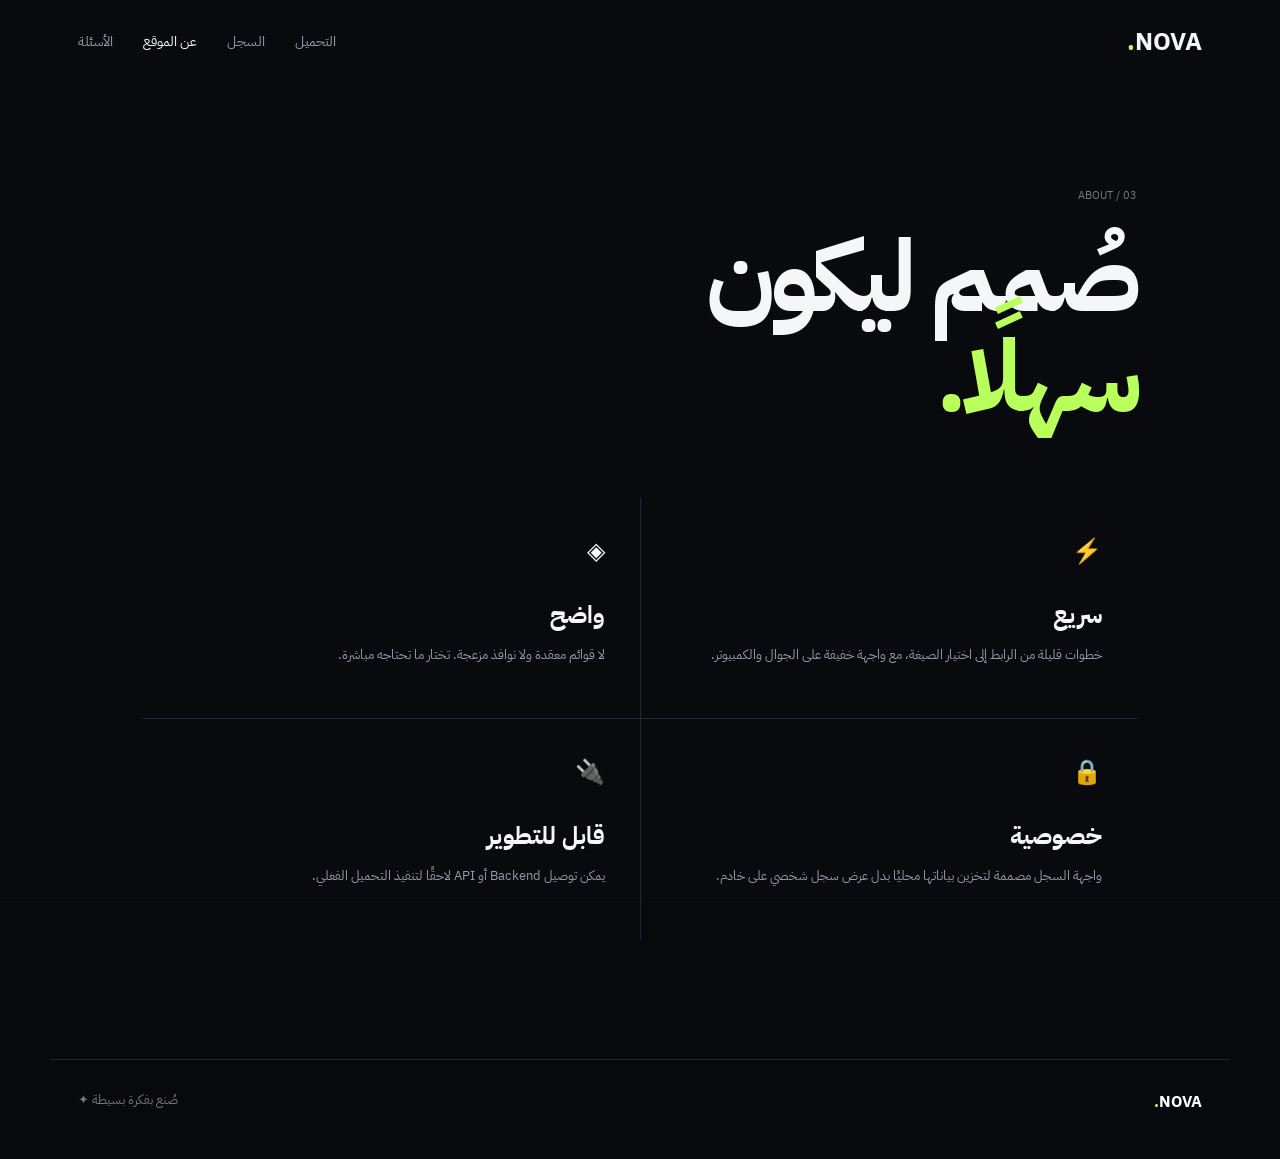
==== about.html @ d778ee57 "Add NOVA multi-page downloader page" ====
<!doctype html><html lang="ar" dir="rtl"><head><meta charset="UTF-8"><meta name="viewport" content="width=device-width,initial-scale=1"><title>NOVA — عن الموقع</title><link rel="stylesheet" href="style.css"></head><body><nav><a class="logo" href="index.html">NOVA<span>.</span></a><div class="nav-links"><a href="index.html">التحميل</a><a href="history.html">السجل</a><a class="active" href="about.html">عن الموقع</a><a href="faq.html">الأسئلة</a></div></nav><main class="page"><div class="page-head"><span>03 / ABOUT</span><h1>صُمم ليكون<br><em>سهلًا.</em></h1></div><div class="about-grid"><article><span>⚡</span><h2>سريع</h2><p>خطوات قليلة من الرابط إلى اختيار الصيغة، مع واجهة خفيفة على الجوال والكمبيوتر.</p></article><article><span>◈</span><h2>واضح</h2><p>لا قوائم معقدة ولا نوافذ مزعجة. تختار ما تحتاجه مباشرة.</p></article><article><span>🔒</span><h2>خصوصية</h2><p>واجهة السجل مصممة لتخزين بياناتها محليًا بدل عرض سجل شخصي على خادم.</p></article><article><span>🔌</span><h2>قابل للتطوير</h2><p>يمكن توصيل Backend أو API لاحقًا لتنفيذ التحميل الفعلي.</p></article></div></main><footer><b>NOVA<span>.</span></b><small>صُنع بفكرة بسيطة ✦</small></footer><script src="script.js"></script></body></html>
---- style.css ----
@import url('https://fonts.googleapis.com/css2?family=IBM+Plex+Sans+Arabic:wght@400;500;600;700&display=swap');:root{--bg:#08090c;--card:#101217;--text:#f5f6f8;--muted:#969ba8;--line:#252832;--accent:#b8ff5a}*{box-sizing:border-box;margin:0;padding:0}html{scroll-behavior:smooth}body{font-family:'IBM Plex Sans Arabic',sans-serif;background:var(--bg);color:var(--text);min-height:100vh;overflow-x:hidden}body:before{content:"";position:fixed;inset:0;pointer-events:none;opacity:.025;background-image:radial-gradient(#fff 1px,transparent 1px);background-size:4px 4px}a{color:inherit;text-decoration:none}nav{height:82px;max-width:1180px;margin:auto;padding:0 28px;display:flex;align-items:center;justify-content:space-between;position:relative;z-index:3}.logo{font-size:25px;font-weight:700}.logo span,footer span{color:var(--accent)}.nav-links{display:flex;gap:30px;color:var(--muted);font-size:14px}.nav-links a:hover,.nav-links .active{color:var(--text)}.menu{display:none;background:none;border:0;color:white;font-size:22px}.orb{position:fixed;width:380px;height:380px;border-radius:50%;filter:blur(110px);opacity:.08;pointer-events:none}.one{background:var(--accent);right:-140px;top:130px}.two{background:#7155ff;left:-170px;bottom:0}.hero{max-width:980px;margin:auto;text-align:center;padding:11vh 25px 80px;position:relative}.badge{display:inline-block;border:1px solid var(--line);background:#101217;border-radius:100px;padding:8px 15px;color:#aaa;font-size:11px;letter-spacing:1px}.hero h1{font-size:clamp(55px,9vw,108px);line-height:1;letter-spacing:-5px;margin:25px 0 18px}.hero em,.page-head em{color:var(--accent);font-style:normal}.hero>p{max-width:570px;margin:auto;color:var(--muted);line-height:1.9}.downloader{max-width:760px;margin:42px auto 0;text-align:right;background:rgba(16,18,23,.9);border:1px solid var(--line);padding:20px;border-radius:18px}.downloader label{display:block;font-size:12px;color:#aaa;margin-bottom:9px}.input-row{display:flex;gap:10px}.input-row input{flex:1;background:#08090c;border:1px solid var(--line);color:white;border-radius:11px;padding:15px;font:inherit;font-size:13px;outline:none}.input-row input:focus{border-color:#59604e}.input-row button{border:0;background:var(--accent);color:#10110b;border-radius:11px;padding:0 22px;font:inherit;font-weight:700;cursor:pointer}.status{font-size:12px;color:var(--muted);margin-top:10px;min-height:18px}.options{max-width:760px;margin:16px auto 0;background:var(--card);border:1px solid var(--line);padding:18px;border-radius:18px;text-align:right}.hidden{display:none}.preview{display:flex;gap:14px;align-items:center;padding-bottom:16px;border-bottom:1px solid var(--line)}.thumb{width:52px;height:52px;border-radius:10px;background:#191c23;display:grid;place-items:center;color:var(--accent)}.preview small,.option-grid small{display:block;color:var(--muted);margin-top:3px;font-size:11px}.option-grid{display:grid;grid-template-columns:repeat(3,1fr);gap:10px;margin-top:14px}.option-grid button{background:#0c0e13;color:white;border:1px solid var(--line);border-radius:12px;padding:16px;text-align:right;cursor:pointer;font:inherit}.option-grid button:hover{border-color:#667050;transform:translateY(-1px)}.option-grid span{font-size:21px;display:block;margin-bottom:12px}.note{font-size:11px;color:#666;max-width:700px;margin:18px auto;line-height:1.8}.steps{max-width:1180px;margin:auto;border-top:1px solid var(--line);display:grid;grid-template-columns:repeat(3,1fr);padding:70px 28px}.steps>div{padding:10px 25px;border-left:1px solid var(--line)}.steps>div:last-child{border-left:0}.steps span,.page-head>span{color:#777;font-size:11px}.steps h2{font-size:22px;margin:12px 0 7px}.steps p,.page-head p,.about-grid p,.faq p{color:var(--muted);font-size:13px;line-height:1.9}footer{max-width:1180px;margin:auto;padding:30px 28px 45px;border-top:1px solid var(--line);display:flex;justify-content:space-between;color:#777}footer b{color:white}.page{max-width:1050px;margin:auto;padding:100px 28px 120px;min-height:calc(100vh - 82px)}.page-head h1{font-size:clamp(55px,8vw,100px);line-height:1;letter-spacing:-5px;margin:22px 0 15px}.page-head p{max-width:500px}.about-grid{display:grid;grid-template-columns:1fr 1fr;gap:1px;background:var(--line);margin-top:70px}.about-grid article{background:var(--bg);padding:35px;min-height:220px}.about-grid article>span{font-size:24px}.about-grid h2{margin:28px 0 10px}.faq{margin-top:60px;border-top:1px solid var(--line)}details{border-bottom:1px solid var(--line);padding:24px 5px}summary{cursor:pointer;font-size:17px;font-weight:600}details p{padding-top:15px;max-width:750px}.history{margin-top:55px}.empty{border:1px dashed var(--line);border-radius:16px;padding:60px;text-align:center;color:#666}@media(max-width:700px){.nav-links{display:none}.menu{display:block}.hero{padding-top:8vh}.hero h1,.page-head h1{letter-spacing:-3px}.input-row{flex-direction:column}.input-row button{padding:13px}.option-grid,.about-grid,.steps{grid-template-columns:1fr}.steps>div{border-left:0;border-bottom:1px solid var(--line);padding:25px 0}.steps>div:last-child{border-bottom:0}.page{padding-top:70px}}
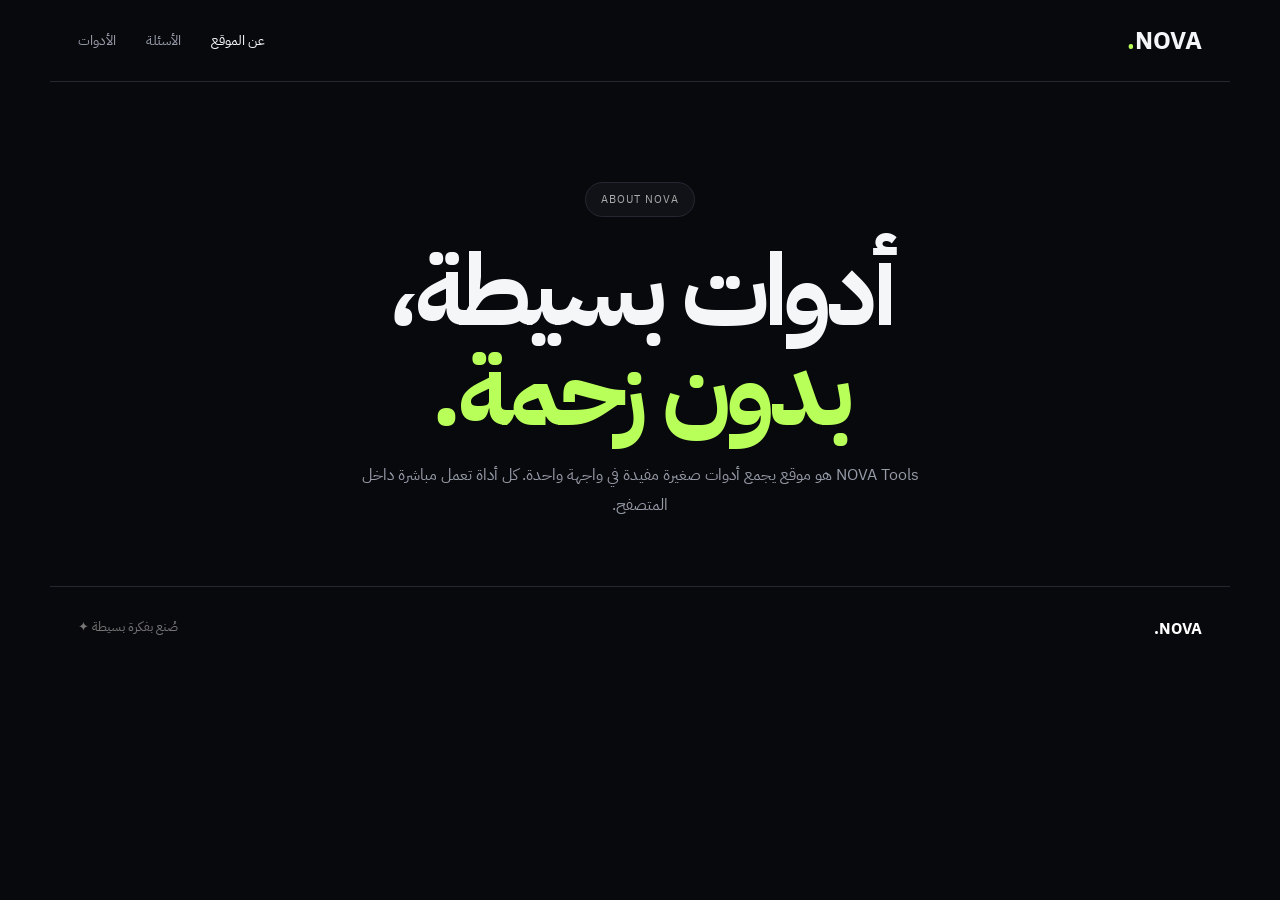
==== commit ca27475d: "Update about page for NOVA Tools" ====
--- a/about.html
+++ b/about.html
@@ -1 +1 @@
-<!doctype html><html lang="ar" dir="rtl"><head><meta charset="UTF-8"><meta name="viewport" content="width=device-width,initial-scale=1"><title>NOVA — عن الموقع</title><link rel="stylesheet" href="style.css"></head><body><nav><a class="logo" href="index.html">NOVA<span>.</span></a><div class="nav-links"><a href="index.html">التحميل</a><a href="history.html">السجل</a><a class="active" href="about.html">عن الموقع</a><a href="faq.html">الأسئلة</a></div></nav><main class="page"><div class="page-head"><span>03 / ABOUT</span><h1>صُمم ليكون<br><em>سهلًا.</em></h1></div><div class="about-grid"><article><span>⚡</span><h2>سريع</h2><p>خطوات قليلة من الرابط إلى اختيار الصيغة، مع واجهة خفيفة على الجوال والكمبيوتر.</p></article><article><span>◈</span><h2>واضح</h2><p>لا قوائم معقدة ولا نوافذ مزعجة. تختار ما تحتاجه مباشرة.</p></article><article><span>🔒</span><h2>خصوصية</h2><p>واجهة السجل مصممة لتخزين بياناتها محليًا بدل عرض سجل شخصي على خادم.</p></article><article><span>🔌</span><h2>قابل للتطوير</h2><p>يمكن توصيل Backend أو API لاحقًا لتنفيذ التحميل الفعلي.</p></article></div></main><footer><b>NOVA<span>.</span></b><small>صُنع بفكرة بسيطة ✦</small></footer><script src="script.js"></script></body></html>+<!doctype html><html lang="ar" dir="rtl"><head><meta charset="UTF-8"><meta name="viewport" content="width=device-width,initial-scale=1"><title>NOVA — عن الموقع</title><link rel="stylesheet" href="style.css"></head><body><nav><a class="logo" href="index.html">NOVA<span>.</span></a><div class="nav-links"><a class="active" href="about.html">عن الموقع</a><a href="faq.html">الأسئلة</a><a href="index.html">الأدوات</a></div></nav><main class="hero"><div class="badge">ABOUT NOVA</div><h1>أدوات بسيطة،<br><em>بدون زحمة.</em></h1><p>NOVA Tools هو موقع يجمع أدوات صغيرة مفيدة في واجهة واحدة. كل أداة تعمل مباشرة داخل المتصفح.</p></main><footer><b>NOVA<span>.</span></b><small>صُنع بفكرة بسيطة ✦</small></footer></body></html>
--- a/style.css
+++ b/style.css
@@ -1 +1 @@
-@import url('https://fonts.googleapis.com/css2?family=IBM+Plex+Sans+Arabic:wght@400;500;600;700&display=swap');:root{--bg:#08090c;--card:#101217;--text:#f5f6f8;--muted:#969ba8;--line:#252832;--accent:#b8ff5a}*{box-sizing:border-box;margin:0;padding:0}html{scroll-behavior:smooth}body{font-family:'IBM Plex Sans Arabic',sans-serif;background:var(--bg);color:var(--text);min-height:100vh;overflow-x:hidden}body:before{content:"";position:fixed;inset:0;pointer-events:none;opacity:.025;background-image:radial-gradient(#fff 1px,transparent 1px);background-size:4px 4px}a{color:inherit;text-decoration:none}nav{height:82px;max-width:1180px;margin:auto;padding:0 28px;display:flex;align-items:center;justify-content:space-between;position:relative;z-index:3}.logo{font-size:25px;font-weight:700}.logo span,footer span{color:var(--accent)}.nav-links{display:flex;gap:30px;color:var(--muted);font-size:14px}.nav-links a:hover,.nav-links .active{color:var(--text)}.menu{display:none;background:none;border:0;color:white;font-size:22px}.orb{position:fixed;width:380px;height:380px;border-radius:50%;filter:blur(110px);opacity:.08;pointer-events:none}.one{background:var(--accent);right:-140px;top:130px}.two{background:#7155ff;left:-170px;bottom:0}.hero{max-width:980px;margin:auto;text-align:center;padding:11vh 25px 80px;position:relative}.badge{display:inline-block;border:1px solid var(--line);background:#101217;border-radius:100px;padding:8px 15px;color:#aaa;font-size:11px;letter-spacing:1px}.hero h1{font-size:clamp(55px,9vw,108px);line-height:1;letter-spacing:-5px;margin:25px 0 18px}.hero em,.page-head em{color:var(--accent);font-style:normal}.hero>p{max-width:570px;margin:auto;color:var(--muted);line-height:1.9}.downloader{max-width:760px;margin:42px auto 0;text-align:right;background:rgba(16,18,23,.9);border:1px solid var(--line);padding:20px;border-radius:18px}.downloader label{display:block;font-size:12px;color:#aaa;margin-bottom:9px}.input-row{display:flex;gap:10px}.input-row input{flex:1;background:#08090c;border:1px solid var(--line);color:white;border-radius:11px;padding:15px;font:inherit;font-size:13px;outline:none}.input-row input:focus{border-color:#59604e}.input-row button{border:0;background:var(--accent);color:#10110b;border-radius:11px;padding:0 22px;font:inherit;font-weight:700;cursor:pointer}.status{font-size:12px;color:var(--muted);margin-top:10px;min-height:18px}.options{max-width:760px;margin:16px auto 0;background:var(--card);border:1px solid var(--line);padding:18px;border-radius:18px;text-align:right}.hidden{display:none}.preview{display:flex;gap:14px;align-items:center;padding-bottom:16px;border-bottom:1px solid var(--line)}.thumb{width:52px;height:52px;border-radius:10px;background:#191c23;display:grid;place-items:center;color:var(--accent)}.preview small,.option-grid small{display:block;color:var(--muted);margin-top:3px;font-size:11px}.option-grid{display:grid;grid-template-columns:repeat(3,1fr);gap:10px;margin-top:14px}.option-grid button{background:#0c0e13;color:white;border:1px solid var(--line);border-radius:12px;padding:16px;text-align:right;cursor:pointer;font:inherit}.option-grid button:hover{border-color:#667050;transform:translateY(-1px)}.option-grid span{font-size:21px;display:block;margin-bottom:12px}.note{font-size:11px;color:#666;max-width:700px;margin:18px auto;line-height:1.8}.steps{max-width:1180px;margin:auto;border-top:1px solid var(--line);display:grid;grid-template-columns:repeat(3,1fr);padding:70px 28px}.steps>div{padding:10px 25px;border-left:1px solid var(--line)}.steps>div:last-child{border-left:0}.steps span,.page-head>span{color:#777;font-size:11px}.steps h2{font-size:22px;margin:12px 0 7px}.steps p,.page-head p,.about-grid p,.faq p{color:var(--muted);font-size:13px;line-height:1.9}footer{max-width:1180px;margin:auto;padding:30px 28px 45px;border-top:1px solid var(--line);display:flex;justify-content:space-between;color:#777}footer b{color:white}.page{max-width:1050px;margin:auto;padding:100px 28px 120px;min-height:calc(100vh - 82px)}.page-head h1{font-size:clamp(55px,8vw,100px);line-height:1;letter-spacing:-5px;margin:22px 0 15px}.page-head p{max-width:500px}.about-grid{display:grid;grid-template-columns:1fr 1fr;gap:1px;background:var(--line);margin-top:70px}.about-grid article{background:var(--bg);padding:35px;min-height:220px}.about-grid article>span{font-size:24px}.about-grid h2{margin:28px 0 10px}.faq{margin-top:60px;border-top:1px solid var(--line)}details{border-bottom:1px solid var(--line);padding:24px 5px}summary{cursor:pointer;font-size:17px;font-weight:600}details p{padding-top:15px;max-width:750px}.history{margin-top:55px}.empty{border:1px dashed var(--line);border-radius:16px;padding:60px;text-align:center;color:#666}@media(max-width:700px){.nav-links{display:none}.menu{display:block}.hero{padding-top:8vh}.hero h1,.page-head h1{letter-spacing:-3px}.input-row{flex-direction:column}.input-row button{padding:13px}.option-grid,.about-grid,.steps{grid-template-columns:1fr}.steps>div{border-left:0;border-bottom:1px solid var(--line);padding:25px 0}.steps>div:last-child{border-bottom:0}.page{padding-top:70px}}+@import url('https://fonts.googleapis.com/css2?family=IBM+Plex+Sans+Arabic:wght@400;500;600;700&display=swap');:root{--bg:#08090c;--card:#101217;--text:#f5f6f8;--muted:#969ba8;--line:#252832;--accent:#b8ff5a}*{box-sizing:border-box;margin:0;padding:0}html{scroll-behavior:smooth}body{font-family:'IBM Plex Sans Arabic',sans-serif;background:var(--bg);color:var(--text);min-height:100vh}a{color:inherit;text-decoration:none}nav{height:82px;max-width:1180px;margin:auto;padding:0 28px;display:flex;align-items:center;justify-content:space-between;border-bottom:1px solid var(--line)}.logo{font-size:25px;font-weight:700}.logo span,em{color:var(--accent)}em{font-style:normal}.nav-links{display:flex;gap:30px;color:var(--muted);font-size:14px}.nav-links a:hover,.nav-links .active{color:var(--text)}.menu{display:none;background:none;border:0;color:#fff;font-size:22px}.hero{max-width:900px;margin:auto;text-align:center;padding:100px 25px 65px}.badge{display:inline-block;border:1px solid var(--line);background:var(--card);border-radius:100px;padding:8px 15px;color:#aaa;font-size:11px;letter-spacing:1px}.hero h1{font-size:clamp(54px,9vw,100px);line-height:1;letter-spacing:-5px;margin:25px 0 18px}.hero p{max-width:590px;margin:auto;color:var(--muted);line-height:1.9;font-size:16px}.tools{max-width:1050px;margin:0 auto 90px;padding:0 25px;display:grid;grid-template-columns:repeat(2,1fr);gap:12px}.tool{display:flex;align-items:center;gap:16px;background:var(--card);border:1px solid var(--line);border-radius:18px;padding:22px;transition:.2s}.tool:hover{transform:translateY(-3px);border-color:#566047}.tool .icon{font-size:27px;width:48px;height:48px;display:grid;place-items:center;background:#171a20;border-radius:13px}.tool div{flex:1}.tool b{display:block;font-size:16px}.tool small{display:block;color:var(--muted);font-size:11px;margin-top:4px}.tool strong{color:#777}.featured{grid-column:span 2;border-color:#38412e}.quick{max-width:1050px;margin:0 auto 75px;padding:0 25px}.section-title{display:flex;align-items:center;gap:14px;margin-bottom:18px}.section-title span{font-size:11px;color:#777}.section-title h2{font-size:26px}.calc,.panel{background:var(--card);border:1px solid var(--line);border-radius:18px;padding:20px}.calc input{width:100%;background:#08090c;border:1px solid var(--line);border-radius:12px;padding:18px;color:#fff;font-size:25px;text-align:left;direction:ltr;margin-bottom:12px}.calc-grid{display:grid;grid-template-columns:repeat(6,1fr);gap:8px}.calc-grid button,.panel button{border:1px solid var(--line);background:#0b0d11;color:#fff;border-radius:11px;padding:13px;font:inherit;cursor:pointer}.calc-grid button:hover,.panel button:hover{border-color:#657051}.calc-grid button[data-calc="="],.panel button{background:var(--accent);color:#0b0d08;font-weight:700}.panel{display:flex;gap:10px;align-items:center}.panel select,.panel input,.panel textarea{background:#08090c;border:1px solid var(--line);color:#fff;border-radius:11px;padding:13px;font:inherit;outline:none}.panel select,.panel input{flex:1}.result{padding:13px 16px;border-radius:11px;background:#171a20;min-width:180px;text-align:center;color:var(--accent);font-weight:700}.timer{justify-content:space-between}.timer #timerDisplay{font-size:48px;font-variant-numeric:tabular-nums}.timer button{margin-right:7px}.color-panel{justify-content:flex-start}.color-panel input[type=color]{width:70px;height:55px;padding:4px}.color-panel small{display:block;color:var(--muted);margin-top:4px}.color-panel b{font-family:monospace;font-size:18px}.panel textarea{width:100%;height:150px;resize:vertical}.stats{display:flex;gap:25px;color:var(--muted);font-size:13px;margin-top:12px}.stats b{color:var(--text)}.password input{font-family:monospace;letter-spacing:1px}.password button{min-width:100px}footer{max-width:1180px;margin:auto;padding:30px 28px 45px;border-top:1px solid var(--line);display:flex;justify-content:space-between;color:#777}footer b{color:#fff}@media(max-width:700px){.nav-links{display:none}.menu{display:block}.hero{padding-top:70px}.hero h1{letter-spacing:-3px}.tools{grid-template-columns:1fr}.featured{grid-column:span 1}.calc-grid{grid-template-columns:repeat(4,1fr)}.panel,.timer{flex-direction:column;align-items:stretch}.result{min-width:0}.quick{margin-bottom:55px}footer{gap:20px;flex-direction:column}}
